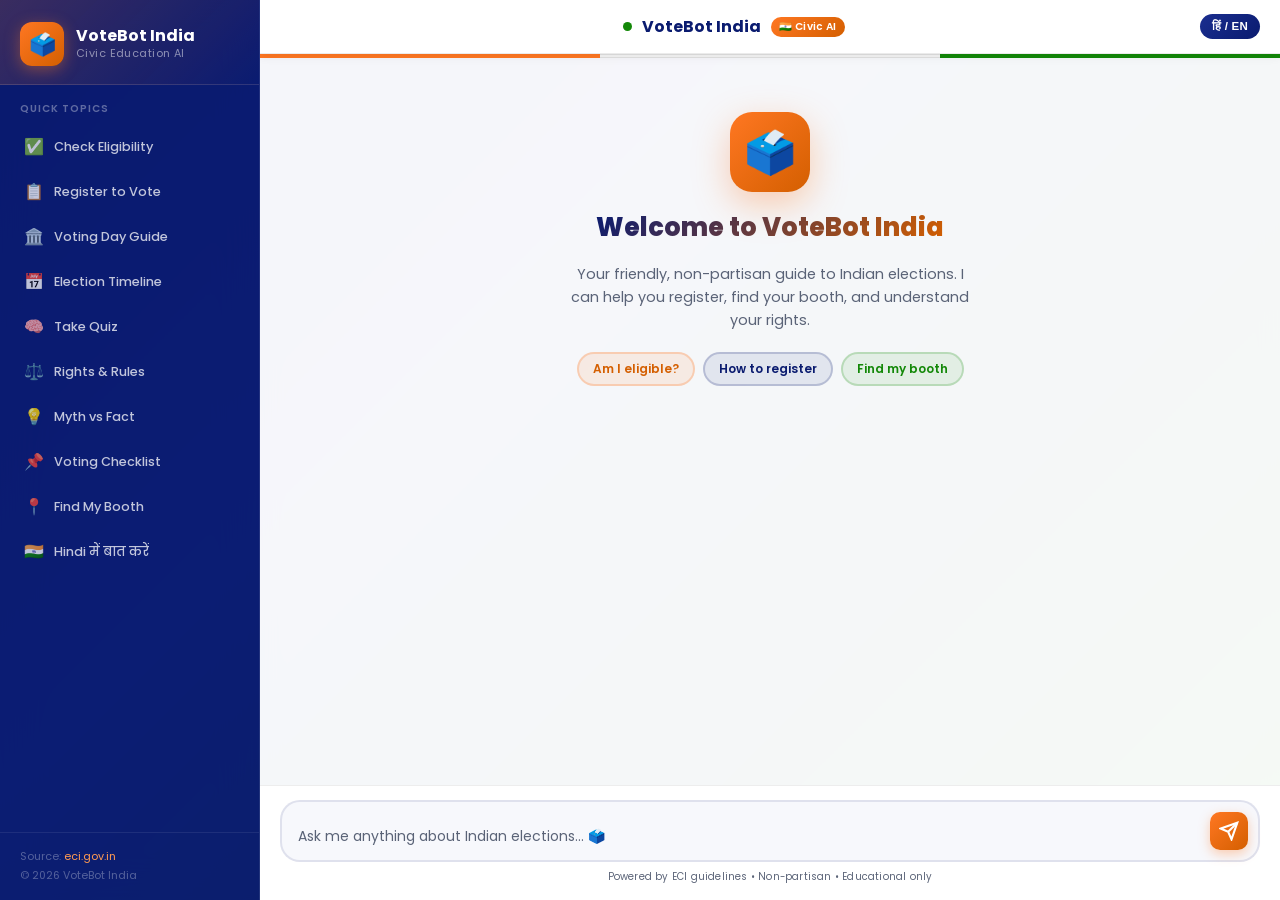
==== index.html @ 076c913f "Initial commit" ====
<!DOCTYPE html>
<html lang="en">
<head>
  <meta charset="UTF-8" />
  <meta name="viewport" content="width=device-width, initial-scale=1.0"/>
  <title>VoteBot India 🗳️ — Your Civic Education Assistant</title>
  <meta name="description" content="VoteBot India is a friendly, non-partisan civic education chatbot helping Indian citizens understand the democratic process, voter registration, and election procedures." />
  <link rel="preconnect" href="https://fonts.googleapis.com">
  <link rel="preconnect" href="https://fonts.gstatic.com" crossorigin>
  <link href="https://fonts.googleapis.com/css2?family=Poppins:wght@300;400;500;600;700;800&family=Noto+Sans+Devanagari:wght@400;500;600&display=swap" rel="stylesheet">
  <link rel="stylesheet" href="style.css">
</head>
<body>
  <div class="app-wrapper">
    <!-- Sidebar -->
    <aside class="sidebar" id="sidebar">
      <div class="sidebar-logo">
        <div class="bot-avatar-small">🗳️</div>
        <div class="sidebar-title">
          <span class="brand">VoteBot India</span>
          <span class="brand-sub">Civic Education AI</span>
        </div>
      </div>

      <nav class="quick-actions">
        <p class="section-label">Quick Topics</p>
        <button class="quick-btn" data-action="eligibility">
          <span class="q-icon">✅</span>
          <span>Check Eligibility</span>
        </button>
        <button class="quick-btn" data-action="register">
          <span class="q-icon">📋</span>
          <span>Register to Vote</span>
        </button>
        <button class="quick-btn" data-action="voting-day">
          <span class="q-icon">🏛️</span>
          <span>Voting Day Guide</span>
        </button>
        <button class="quick-btn" data-action="timeline">
          <span class="q-icon">📅</span>
          <span>Election Timeline</span>
        </button>
        <button class="quick-btn" data-action="quiz">
          <span class="q-icon">🧠</span>
          <span>Take Quiz</span>
        </button>
        <button class="quick-btn" data-action="rights">
          <span class="q-icon">⚖️</span>
          <span>Rights & Rules</span>
        </button>
        <button class="quick-btn" data-action="myths">
          <span class="q-icon">💡</span>
          <span>Myth vs Fact</span>
        </button>
        <button class="quick-btn" data-action="checklist">
          <span class="q-icon">📌</span>
          <span>Voting Checklist</span>
        </button>
        <button class="quick-btn" data-action="booth">
          <span class="q-icon">📍</span>
          <span>Find My Booth</span>
        </button>
        <button class="quick-btn" data-action="hindi">
          <span class="q-icon">🇮🇳</span>
          <span>Hindi में बात करें</span>
        </button>
      </nav>

      <div class="sidebar-footer">
        <p>Source: <a href="https://eci.gov.in" target="_blank">eci.gov.in</a></p>
        <p>© 2026 VoteBot India</p>
      </div>
    </aside>

    <!-- Main Chat Area -->
    <main class="chat-main">
      <!-- Header -->
      <header class="chat-header">
        <button class="menu-toggle" id="menuToggle" aria-label="Toggle sidebar">☰</button>
        <div class="header-center">
          <div class="pulse-dot"></div>
          <span class="header-title">VoteBot India</span>
          <span class="header-badge">🇮🇳 Civic AI</span>
        </div>
        <button class="lang-toggle" id="langToggle" title="Switch Language">हिं / EN</button>
      </header>

      <!-- Flag Stripe -->
      <div class="tricolor-bar">
        <div class="bar saffron"></div>
        <div class="bar white"></div>
        <div class="bar green"></div>
      </div>

      <!-- Messages Container -->
      <div class="messages-container" id="messagesContainer">
        <!-- Welcome message injected by JS -->
      </div>

      <!-- Quiz Panel (hidden by default) -->
      <div class="quiz-panel" id="quizPanel" style="display:none;">
        <div class="quiz-header">
          <span class="quiz-title">🧠 Election Quiz</span>
          <span class="quiz-progress" id="quizProgress">Question 1 of 5</span>
        </div>
        <div class="quiz-question" id="quizQuestion"></div>
        <div class="quiz-options" id="quizOptions"></div>
        <div class="quiz-feedback" id="quizFeedback"></div>
        <button class="quiz-next-btn" id="quizNextBtn" style="display:none;">Next Question →</button>
      </div>

      <!-- Input Area -->
      <div class="input-area">
        <div class="input-wrapper">
          <textarea
            id="userInput"
            class="user-input"
            placeholder="Ask me anything about Indian elections... 🗳️"
            rows="1"
            maxlength="500"
          ></textarea>
          <button class="send-btn" id="sendBtn" aria-label="Send message">
            <svg width="20" height="20" viewBox="0 0 24 24" fill="none" stroke="currentColor" stroke-width="2.5">
              <line x1="22" y1="2" x2="11" y2="13"></line>
              <polygon points="22 2 15 22 11 13 2 9 22 2"></polygon>
            </svg>
          </button>
        </div>
        <div class="input-footer">
          <span>Powered by ECI guidelines • Non-partisan • Educational only</span>
        </div>
      </div>
    </main>
  </div>

  <script src="bot.js"></script>
</body>
</html>
---- style.css ----
/* =============================================
   VOTEBOT INDIA — style.css
   Theme: Saffron · Navy · Forest Green · White
   ============================================= */

*, *::before, *::after { box-sizing: border-box; margin: 0; padding: 0; }

:root {
  --saffron:     #FF7722;
  --saffron-lt:  #FF9A52;
  --saffron-dk:  #D45F00;
  --navy:        #0A1B6F;
  --navy-lt:     #1A2E8F;
  --navy-glow:   rgba(10,27,111,0.25);
  --green:       #138808;
  --green-lt:    #1aad09;
  --white:       #FFFFFF;
  --cream:       #FFF8F0;
  --slate:       #1E2A4A;
  --glass:       rgba(255,255,255,0.07);
  --glass-hover: rgba(255,255,255,0.13);
  --text-main:   #1a1a2e;
  --text-muted:  #5a6377;
  --radius-sm:   8px;
  --radius-md:   14px;
  --radius-lg:   20px;
  --radius-xl:   28px;
  --shadow-sm:   0 2px 10px rgba(0,0,0,0.08);
  --shadow-md:   0 8px 32px rgba(0,0,0,0.13);
  --shadow-lg:   0 20px 60px rgba(0,0,0,0.18);
  --transition:  0.25s cubic-bezier(0.4,0,0.2,1);
}

html, body { height: 100%; font-family: 'Poppins', sans-serif; }

body {
  background: linear-gradient(135deg, #0A1B6F 0%, #1a2e8f 35%, #0d4a2e 80%, #138808 100%);
  min-height: 100vh;
  overflow: hidden;
}

/* ── Layout ── */
.app-wrapper {
  display: flex;
  height: 100vh;
  max-width: 1400px;
  margin: 0 auto;
  gap: 0;
  overflow: hidden;
}

/* ── Sidebar ── */
.sidebar {
  width: 260px;
  min-width: 260px;
  background: rgba(10,27,111,0.85);
  backdrop-filter: blur(20px);
  border-right: 1px solid rgba(255,255,255,0.1);
  display: flex;
  flex-direction: column;
  padding: 0;
  overflow-y: auto;
  transition: transform var(--transition), width var(--transition);
  z-index: 100;
}

.sidebar-logo {
  display: flex;
  align-items: center;
  gap: 12px;
  padding: 22px 20px 18px;
  border-bottom: 1px solid rgba(255,255,255,0.1);
  background: linear-gradient(135deg, rgba(255,119,34,0.2), transparent);
}

.bot-avatar-small {
  width: 44px;
  height: 44px;
  background: linear-gradient(135deg, var(--saffron), var(--saffron-dk));
  border-radius: 12px;
  display: flex;
  align-items: center;
  justify-content: center;
  font-size: 22px;
  box-shadow: 0 4px 16px rgba(255,119,34,0.4);
  flex-shrink: 0;
  animation: softPulse 3s ease-in-out infinite;
}

@keyframes softPulse {
  0%, 100% { box-shadow: 0 4px 16px rgba(255,119,34,0.4); }
  50% { box-shadow: 0 4px 24px rgba(255,119,34,0.7); }
}

.sidebar-title { display: flex; flex-direction: column; }
.brand { font-size: 1rem; font-weight: 700; color: white; line-height: 1.2; }
.brand-sub { font-size: 0.68rem; font-weight: 400; color: rgba(255,255,255,0.5); letter-spacing: 0.04em; }

.quick-actions { padding: 16px 12px; flex: 1; }

.section-label {
  font-size: 0.65rem;
  font-weight: 600;
  letter-spacing: 0.1em;
  text-transform: uppercase;
  color: rgba(255,255,255,0.35);
  padding: 0 8px;
  margin-bottom: 8px;
}

.quick-btn {
  display: flex;
  align-items: center;
  gap: 10px;
  width: 100%;
  padding: 9px 12px;
  border: none;
  border-radius: var(--radius-sm);
  background: transparent;
  color: rgba(255,255,255,0.75);
  font-family: 'Poppins', sans-serif;
  font-size: 0.8rem;
  font-weight: 500;
  cursor: pointer;
  text-align: left;
  transition: all var(--transition);
  margin-bottom: 2px;
}

.quick-btn:hover {
  background: var(--glass-hover);
  color: white;
  transform: translateX(3px);
}

.quick-btn:active { transform: translateX(1px) scale(0.98); }

.q-icon { font-size: 1rem; flex-shrink: 0; }

.sidebar-footer {
  padding: 14px 20px;
  border-top: 1px solid rgba(255,255,255,0.08);
  font-size: 0.68rem;
  color: rgba(255,255,255,0.3);
  line-height: 1.8;
}

.sidebar-footer a { color: var(--saffron-lt); text-decoration: none; }
.sidebar-footer a:hover { text-decoration: underline; }

/* ── Main Chat ── */
.chat-main {
  flex: 1;
  display: flex;
  flex-direction: column;
  background: rgba(255,255,255,0.96);
  backdrop-filter: blur(10px);
  overflow: hidden;
  position: relative;
}

/* ── Header ── */
.chat-header {
  display: flex;
  align-items: center;
  justify-content: space-between;
  padding: 14px 20px;
  background: white;
  border-bottom: 1px solid rgba(0,0,0,0.08);
  box-shadow: var(--shadow-sm);
  z-index: 10;
  gap: 12px;
}

.menu-toggle {
  background: none;
  border: none;
  font-size: 1.2rem;
  cursor: pointer;
  color: var(--text-muted);
  padding: 4px 8px;
  border-radius: 6px;
  transition: all var(--transition);
  display: none;
}

.menu-toggle:hover { background: #f0f0f0; }

.header-center {
  display: flex;
  align-items: center;
  gap: 10px;
  flex: 1;
  justify-content: center;
}

.pulse-dot {
  width: 9px;
  height: 9px;
  background: var(--green);
  border-radius: 50%;
  animation: pulseDot 2s ease-in-out infinite;
  flex-shrink: 0;
}

@keyframes pulseDot {
  0%, 100% { opacity: 1; transform: scale(1); box-shadow: 0 0 0 0 rgba(19,136,8,0.4); }
  50% { opacity: 0.8; transform: scale(1.1); box-shadow: 0 0 0 5px rgba(19,136,8,0); }
}

.header-title {
  font-size: 1rem;
  font-weight: 700;
  color: var(--navy);
}

.header-badge {
  background: linear-gradient(135deg, var(--saffron), var(--saffron-dk));
  color: white;
  font-size: 0.65rem;
  font-weight: 600;
  padding: 2px 8px;
  border-radius: 20px;
  letter-spacing: 0.03em;
}

.lang-toggle {
  background: linear-gradient(135deg, var(--navy-lt), var(--navy));
  color: white;
  border: none;
  font-size: 0.72rem;
  font-weight: 600;
  padding: 6px 12px;
  border-radius: 20px;
  cursor: pointer;
  letter-spacing: 0.02em;
  transition: all var(--transition);
  white-space: nowrap;
}

.lang-toggle:hover {
  transform: scale(1.05);
  box-shadow: 0 4px 14px rgba(10,27,111,0.35);
}

/* ── Tricolor bar ── */
.tricolor-bar {
  display: flex;
  height: 4px;
  flex-shrink: 0;
}

.bar { flex: 1; }
.bar.saffron { background: var(--saffron); }
.bar.white   { background: #f5f5f5; border-top: 1px solid #e0e0e0; border-bottom: 1px solid #e0e0e0; }
.bar.green   { background: var(--green); }

/* ── Messages Container ── */
.messages-container {
  flex: 1;
  overflow-y: auto;
  padding: 24px 20px;
  display: flex;
  flex-direction: column;
  gap: 16px;
  scroll-behavior: smooth;
}

.messages-container::-webkit-scrollbar { width: 5px; }
.messages-container::-webkit-scrollbar-track { background: transparent; }
.messages-container::-webkit-scrollbar-thumb { background: rgba(0,0,0,0.12); border-radius: 10px; }

/* ── Message Bubbles ── */
.message {
  display: flex;
  align-items: flex-start;
  gap: 10px;
  animation: fadeSlideUp 0.35s ease forwards;
  opacity: 0;
}

@keyframes fadeSlideUp {
  from { opacity: 0; transform: translateY(14px); }
  to   { opacity: 1; transform: translateY(0); }
}

.message.bot { flex-direction: row; }
.message.user { flex-direction: row-reverse; }

.msg-avatar {
  width: 36px;
  height: 36px;
  border-radius: 10px;
  display: flex;
  align-items: center;
  justify-content: center;
  font-size: 18px;
  flex-shrink: 0;
}

.bot .msg-avatar {
  background: linear-gradient(135deg, var(--saffron), var(--saffron-dk));
  box-shadow: 0 3px 10px rgba(255,119,34,0.3);
}

.user .msg-avatar {
  background: linear-gradient(135deg, var(--navy-lt), var(--navy));
  box-shadow: 0 3px 10px rgba(10,27,111,0.3);
}

.msg-bubble {
  max-width: 75%;
  padding: 13px 17px;
  border-radius: var(--radius-md);
  line-height: 1.65;
  font-size: 0.875rem;
  position: relative;
}

.bot .msg-bubble {
  background: white;
  color: var(--text-main);
  border: 1px solid rgba(0,0,0,0.07);
  box-shadow: var(--shadow-sm);
  border-top-left-radius: 4px;
}

.user .msg-bubble {
  background: linear-gradient(135deg, var(--navy-lt), var(--navy));
  color: white;
  border-top-right-radius: 4px;
}

.msg-bubble ul { padding-left: 18px; margin: 6px 0; }
.msg-bubble li { margin-bottom: 4px; }
.msg-bubble strong { font-weight: 600; }
.msg-bubble a { color: var(--saffron); font-weight: 500; text-decoration: none; }
.msg-bubble a:hover { text-decoration: underline; }
.msg-bubble .step { display: flex; gap: 8px; margin: 5px 0; align-items: flex-start; }
.msg-bubble .step-num {
  background: var(--saffron);
  color: white;
  font-size: 0.7rem;
  font-weight: 700;
  width: 20px;
  height: 20px;
  border-radius: 50%;
  display: flex;
  align-items: center;
  justify-content: center;
  flex-shrink: 0;
  margin-top: 2px;
}

.msg-time {
  font-size: 0.63rem;
  color: var(--text-muted);
  margin-top: 4px;
  padding: 0 4px;
}

.user .msg-time { text-align: right; }

/* Typing indicator */
.typing-indicator {
  display: flex;
  gap: 5px;
  align-items: center;
  padding: 14px 17px;
  background: white;
  border: 1px solid rgba(0,0,0,0.07);
  box-shadow: var(--shadow-sm);
  border-radius: var(--radius-md);
  border-top-left-radius: 4px;
  width: fit-content;
}

.typing-dot {
  width: 7px;
  height: 7px;
  background: var(--saffron);
  border-radius: 50%;
  animation: typingDot 1.4s ease-in-out infinite;
}

.typing-dot:nth-child(2) { animation-delay: 0.2s; }
.typing-dot:nth-child(3) { animation-delay: 0.4s; }

@keyframes typingDot {
  0%, 80%, 100% { transform: scale(0.7); opacity: 0.4; }
  40% { transform: scale(1); opacity: 1; }
}

/* ── Quiz Panel ── */
.quiz-panel {
  background: linear-gradient(135deg, #fff8f0, #fffbf5);
  border-top: 3px solid var(--saffron);
  padding: 20px 24px;
  flex-shrink: 0;
  max-height: 320px;
  overflow-y: auto;
}

.quiz-header {
  display: flex;
  justify-content: space-between;
  align-items: center;
  margin-bottom: 14px;
}

.quiz-title { font-size: 0.95rem; font-weight: 700; color: var(--navy); }
.quiz-progress { font-size: 0.75rem; color: var(--text-muted); }

.quiz-question {
  font-size: 0.92rem;
  font-weight: 600;
  color: var(--text-main);
  margin-bottom: 14px;
  line-height: 1.5;
}

.quiz-options {
  display: grid;
  grid-template-columns: 1fr 1fr;
  gap: 8px;
  margin-bottom: 12px;
}

.quiz-opt-btn {
  padding: 10px 14px;
  border: 2px solid rgba(10,27,111,0.15);
  border-radius: var(--radius-sm);
  background: white;
  color: var(--text-main);
  font-family: 'Poppins', sans-serif;
  font-size: 0.82rem;
  font-weight: 500;
  cursor: pointer;
  transition: all var(--transition);
  text-align: left;
}

.quiz-opt-btn:hover:not(:disabled) {
  border-color: var(--saffron);
  background: #fff4ec;
  transform: translateY(-1px);
  box-shadow: 0 4px 12px rgba(255,119,34,0.15);
}

.quiz-opt-btn.correct {
  border-color: var(--green);
  background: #f0fff0;
  color: var(--green);
}

.quiz-opt-btn.wrong {
  border-color: #e74c3c;
  background: #fff5f5;
  color: #c0392b;
}

.quiz-feedback {
  font-size: 0.82rem;
  color: var(--text-muted);
  background: rgba(10,27,111,0.04);
  border-radius: var(--radius-sm);
  padding: 0;
  max-height: 0;
  overflow: hidden;
  transition: all 0.3s ease;
}

.quiz-feedback.visible {
  padding: 10px 12px;
  max-height: 100px;
}

.quiz-next-btn {
  margin-top: 10px;
  padding: 9px 20px;
  background: linear-gradient(135deg, var(--navy-lt), var(--navy));
  color: white;
  border: none;
  border-radius: var(--radius-sm);
  font-family: 'Poppins', sans-serif;
  font-size: 0.82rem;
  font-weight: 600;
  cursor: pointer;
  transition: all var(--transition);
}

.quiz-next-btn:hover { transform: translateY(-1px); box-shadow: 0 6px 18px rgba(10,27,111,0.3); }

/* Score card */
.score-card {
  text-align: center;
  padding: 16px;
}

.score-circle {
  width: 90px;
  height: 90px;
  border-radius: 50%;
  background: linear-gradient(135deg, var(--saffron), var(--saffron-dk));
  display: flex;
  align-items: center;
  justify-content: center;
  font-size: 1.8rem;
  font-weight: 800;
  color: white;
  margin: 0 auto 14px;
  box-shadow: 0 8px 24px rgba(255,119,34,0.4);
}

/* ── Input Area ── */
.input-area {
  padding: 14px 20px 16px;
  background: white;
  border-top: 1px solid rgba(0,0,0,0.07);
  flex-shrink: 0;
}

.input-wrapper {
  display: flex;
  align-items: flex-end;
  gap: 10px;
  background: #f7f8fc;
  border: 2px solid rgba(10,27,111,0.1);
  border-radius: var(--radius-lg);
  padding: 10px 10px 10px 16px;
  transition: border-color var(--transition), box-shadow var(--transition);
}

.input-wrapper:focus-within {
  border-color: var(--saffron);
  box-shadow: 0 0 0 4px rgba(255,119,34,0.1);
  background: white;
}

.user-input {
  flex: 1;
  border: none;
  background: transparent;
  font-family: 'Poppins', 'Noto Sans Devanagari', sans-serif;
  font-size: 0.875rem;
  color: var(--text-main);
  resize: none;
  outline: none;
  line-height: 1.5;
  min-height: 24px;
  max-height: 100px;
  overflow-y: auto;
}

.user-input::placeholder { color: var(--text-muted); }

.send-btn {
  width: 38px;
  height: 38px;
  border-radius: 10px;
  background: linear-gradient(135deg, var(--saffron), var(--saffron-dk));
  border: none;
  color: white;
  cursor: pointer;
  display: flex;
  align-items: center;
  justify-content: center;
  flex-shrink: 0;
  transition: all var(--transition);
  box-shadow: 0 4px 12px rgba(255,119,34,0.35);
}

.send-btn:hover { transform: scale(1.08); box-shadow: 0 6px 18px rgba(255,119,34,0.5); }
.send-btn:active { transform: scale(0.95); }

.input-footer {
  font-size: 0.62rem;
  color: var(--text-muted);
  text-align: center;
  margin-top: 8px;
  letter-spacing: 0.02em;
}

/* ── Welcome Screen ── */
.welcome-screen {
  display: flex;
  flex-direction: column;
  align-items: center;
  text-align: center;
  padding: 30px 20px;
  gap: 20px;
  max-width: 560px;
  margin: 0 auto;
  width: 100%;
}

.welcome-avatar {
  width: 80px;
  height: 80px;
  background: linear-gradient(135deg, var(--saffron), var(--saffron-dk));
  border-radius: 22px;
  display: flex;
  align-items: center;
  justify-content: center;
  font-size: 42px;
  box-shadow: 0 12px 36px rgba(255,119,34,0.35);
  animation: welcomeBob 3s ease-in-out infinite;
}

@keyframes welcomeBob {
  0%, 100% { transform: translateY(0); }
  50% { transform: translateY(-6px); }
}

.welcome-title {
  font-size: 1.6rem;
  font-weight: 800;
  background: linear-gradient(135deg, var(--navy), var(--saffron-dk));
  -webkit-background-clip: text;
  -webkit-text-fill-color: transparent;
  background-clip: text;
  line-height: 1.2;
}

.welcome-sub {
  font-size: 0.9rem;
  color: var(--text-muted);
  line-height: 1.6;
  max-width: 400px;
}

.feature-chips {
  display: flex;
  flex-wrap: wrap;
  gap: 8px;
  justify-content: center;
}

.chip {
  padding: 6px 14px;
  border-radius: 20px;
  font-size: 0.75rem;
  font-weight: 600;
  cursor: pointer;
  transition: all var(--transition);
  border: 2px solid transparent;
}

.chip.saffron-chip {
  background: rgba(255,119,34,0.1);
  color: var(--saffron-dk);
  border-color: rgba(255,119,34,0.25);
}

.chip.navy-chip {
  background: rgba(10,27,111,0.08);
  color: var(--navy);
  border-color: rgba(10,27,111,0.2);
}

.chip.green-chip {
  background: rgba(19,136,8,0.08);
  color: var(--green);
  border-color: rgba(19,136,8,0.2);
}

.chip:hover { transform: translateY(-2px); box-shadow: 0 4px 12px rgba(0,0,0,0.1); }

/* ── Responsive ── */
@media (max-width: 768px) {
  body { overflow: auto; }

  .app-wrapper { flex-direction: column; height: 100vh; }

  .sidebar {
    position: fixed;
    top: 0; left: 0; bottom: 0;
    transform: translateX(-100%);
    width: 260px;
    z-index: 200;
    transition: transform var(--transition);
  }

  .sidebar.open { transform: translateX(0); }

  .menu-toggle { display: block; }

  .msg-bubble { max-width: 88%; }

  .quiz-options { grid-template-columns: 1fr; }

  .welcome-title { font-size: 1.3rem; }
}

/* ── Checklist styles ── */
.checklist-item {
  display: flex;
  align-items: flex-start;
  gap: 8px;
  padding: 6px 0;
}

.check-circle {
  width: 20px;
  height: 20px;
  border-radius: 50%;
  border: 2px solid var(--green);
  flex-shrink: 0;
  margin-top: 1px;
  display: flex;
  align-items: center;
  justify-content: center;
  font-size: 11px;
  color: var(--green);
}

/* ── Myth Fact ── */
.myth-card {
  border-radius: var(--radius-sm);
  padding: 8px 12px;
  margin: 4px 0;
  font-size: 0.85rem;
}

.myth-card.myth { background: rgba(231,76,60,0.08); border-left: 3px solid #e74c3c; }
.myth-card.fact { background: rgba(19,136,8,0.08); border-left: 3px solid var(--green); }

/* Hindi font override */
.hindi-mode .msg-bubble,
.hindi-mode .user-input {
  font-family: 'Noto Sans Devanagari', 'Poppins', sans-serif;
  font-size: 0.92rem;
}
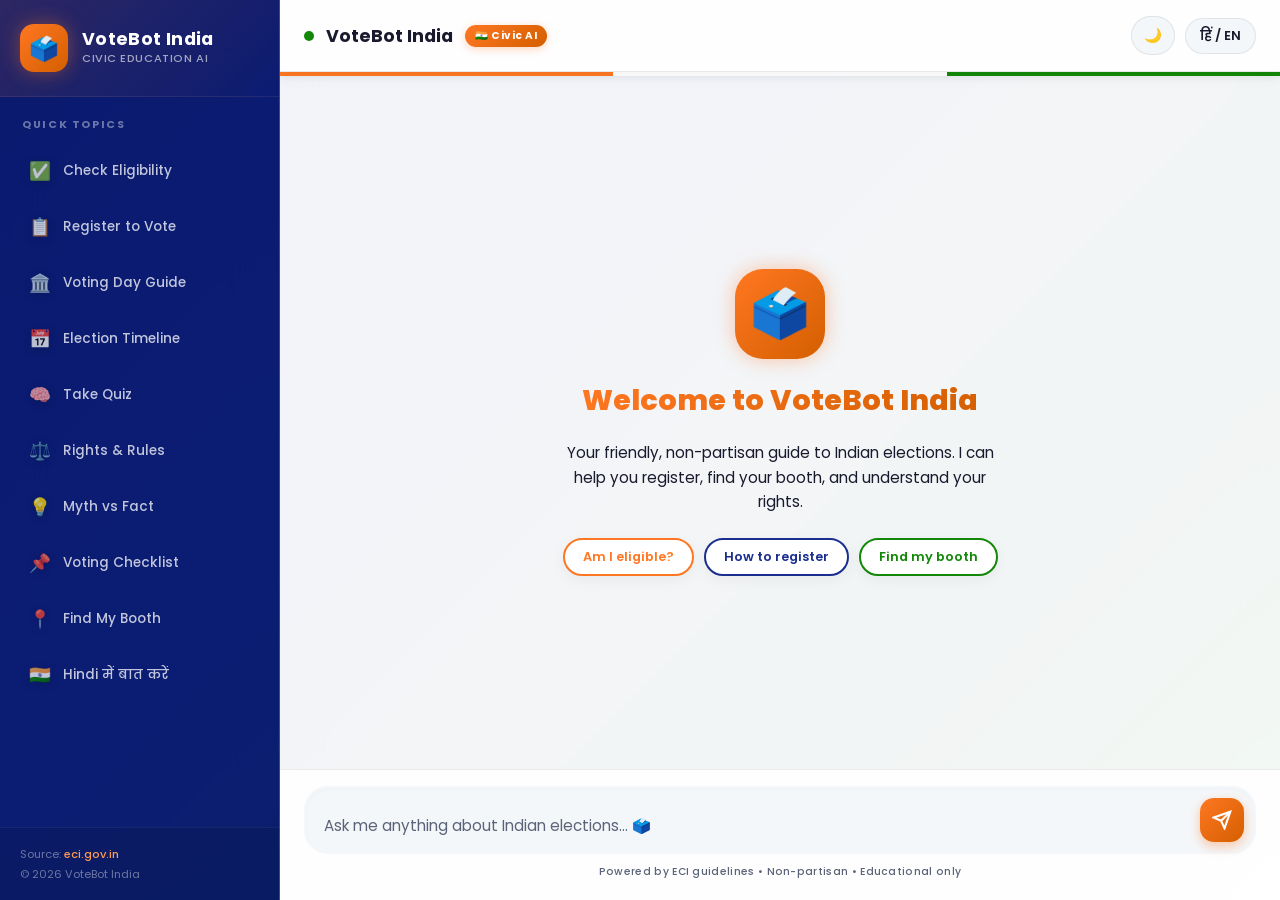
==== commit c04bce5d: "Add dark mode and UI enhancements" ====
--- a/index.html
+++ b/index.html
@@ -82,7 +82,10 @@
           <span class="header-title">VoteBot India</span>
           <span class="header-badge">🇮🇳 Civic AI</span>
         </div>
-        <button class="lang-toggle" id="langToggle" title="Switch Language">हिं / EN</button>
+        <div class="header-actions">
+          <button class="theme-toggle" id="themeToggle" title="Toggle Dark Mode">🌙</button>
+          <button class="lang-toggle" id="langToggle" title="Switch Language">हिं / EN</button>
+        </div>
       </header>
 
       <!-- Flag Stripe -->
--- a/style.css
+++ b/style.css
@@ -1,42 +1,90 @@
 /* =============================================
    VOTEBOT INDIA — style.css
-   Theme: Saffron · Navy · Forest Green · White
+   Theme: Catchy, Dynamic, Dark/Light Mode
    ============================================= */
 
+@import url('https://fonts.googleapis.com/css2?family=Poppins:wght@300;400;500;600;700;800&family=Noto+Sans+Devanagari:wght@400;500;600&display=swap');
+
 *, *::before, *::after { box-sizing: border-box; margin: 0; padding: 0; }
 
 :root {
+  /* Core brand colors */
   --saffron:     #FF7722;
   --saffron-lt:  #FF9A52;
   --saffron-dk:  #D45F00;
   --navy:        #0A1B6F;
   --navy-lt:     #1A2E8F;
-  --navy-glow:   rgba(10,27,111,0.25);
   --green:       #138808;
-  --green-lt:    #1aad09;
-  --white:       #FFFFFF;
-  --cream:       #FFF8F0;
-  --slate:       #1E2A4A;
-  --glass:       rgba(255,255,255,0.07);
-  --glass-hover: rgba(255,255,255,0.13);
-  --text-main:   #1a1a2e;
-  --text-muted:  #5a6377;
-  --radius-sm:   8px;
-  --radius-md:   14px;
-  --radius-lg:   20px;
-  --radius-xl:   28px;
-  --shadow-sm:   0 2px 10px rgba(0,0,0,0.08);
-  --shadow-md:   0 8px 32px rgba(0,0,0,0.13);
-  --shadow-lg:   0 20px 60px rgba(0,0,0,0.18);
-  --transition:  0.25s cubic-bezier(0.4,0,0.2,1);
+  
+  /* Light Mode (Default) Variables */
+  --bg-app: #e0e5ec;
+  --bg-gradient: linear-gradient(135deg, #0A1B6F 0%, #1a2e8f 35%, #0d4a2e 80%, #138808 100%);
+  --bg-sidebar: rgba(10,27,111,0.85);
+  --bg-chat: rgba(255,255,255,0.95);
+  --bg-header: rgba(255,255,255,0.9);
+  --bg-input: #f4f7fa;
+  --bg-bot-msg: #ffffff;
+  --bg-user-msg: linear-gradient(135deg, var(--navy-lt), var(--navy));
+  --bg-quiz: linear-gradient(135deg, #fff8f0, #fffbf5);
+  --bg-quiz-opt: #ffffff;
+  --bg-quiz-opt-hover: #fff4ec;
+  
+  --text-main: #1a1a2e;
+  --text-muted: #5a6377;
+  --text-sidebar: rgba(255,255,255,0.75);
+  --text-sidebar-hover: #ffffff;
+  --text-bot-msg: #1a1a2e;
+  --text-user-msg: #ffffff;
+  
+  --border-color: rgba(0,0,0,0.08);
+  --border-quiz: rgba(10,27,111,0.15);
+  --shadow-sm: 0 4px 15px rgba(0,0,0,0.05);
+  --shadow-md: 0 8px 25px rgba(0,0,0,0.1);
+  --shadow-lg: 0 15px 35px rgba(0,0,0,0.15);
+  --shadow-glow: 0 0 20px rgba(255,119,34,0.4);
+  
+  --glass-border: rgba(255,255,255,0.2);
+  --transition: 0.3s cubic-bezier(0.25, 0.8, 0.25, 1);
+  
+  --radius-sm: 10px;
+  --radius-md: 16px;
+  --radius-lg: 24px;
+}
+
+body.dark-mode {
+  /* Dark Mode Variables */
+  --bg-gradient: linear-gradient(135deg, #020617 0%, #0f172a 40%, #064e3b 100%);
+  --bg-sidebar: rgba(15,23,42,0.85);
+  --bg-chat: rgba(30,41,59,0.9);
+  --bg-header: rgba(30,41,59,0.8);
+  --bg-input: #0f172a;
+  --bg-bot-msg: #334155;
+  --bg-user-msg: linear-gradient(135deg, var(--saffron-dk), var(--saffron));
+  --bg-quiz: linear-gradient(135deg, #1e293b, #0f172a);
+  --bg-quiz-opt: #334155;
+  --bg-quiz-opt-hover: #475569;
+  
+  --text-main: #f8fafc;
+  --text-muted: #94a3b8;
+  --text-bot-msg: #f8fafc;
+  --text-user-msg: #ffffff;
+  
+  --border-color: rgba(255,255,255,0.08);
+  --border-quiz: rgba(255,255,255,0.1);
+  --shadow-sm: 0 4px 15px rgba(0,0,0,0.2);
+  --shadow-md: 0 8px 25px rgba(0,0,0,0.3);
+  --shadow-lg: 0 15px 35px rgba(0,0,0,0.4);
+  --shadow-glow: 0 0 20px rgba(255,119,34,0.6);
+  --glass-border: rgba(255,255,255,0.05);
 }
 
 html, body { height: 100%; font-family: 'Poppins', sans-serif; }
 
 body {
-  background: linear-gradient(135deg, #0A1B6F 0%, #1a2e8f 35%, #0d4a2e 80%, #138808 100%);
+  background: var(--bg-gradient);
   min-height: 100vh;
   overflow: hidden;
+  transition: background var(--transition);
 }
 
 /* ── Layout ── */
@@ -47,116 +95,126 @@
   margin: 0 auto;
   gap: 0;
   overflow: hidden;
+  box-shadow: var(--shadow-lg);
 }
 
 /* ── Sidebar ── */
 .sidebar {
-  width: 260px;
-  min-width: 260px;
-  background: rgba(10,27,111,0.85);
-  backdrop-filter: blur(20px);
-  border-right: 1px solid rgba(255,255,255,0.1);
+  width: 280px;
+  min-width: 280px;
+  background: var(--bg-sidebar);
+  backdrop-filter: blur(24px);
+  -webkit-backdrop-filter: blur(24px);
+  border-right: 1px solid var(--glass-border);
   display: flex;
   flex-direction: column;
   padding: 0;
   overflow-y: auto;
-  transition: transform var(--transition), width var(--transition);
+  transition: transform var(--transition), background var(--transition);
   z-index: 100;
 }
 
+.sidebar::-webkit-scrollbar { width: 4px; }
+.sidebar::-webkit-scrollbar-track { background: transparent; }
+.sidebar::-webkit-scrollbar-thumb { background: rgba(255,255,255,0.1); border-radius: 10px; }
+
 .sidebar-logo {
   display: flex;
   align-items: center;
-  gap: 12px;
-  padding: 22px 20px 18px;
-  border-bottom: 1px solid rgba(255,255,255,0.1);
-  background: linear-gradient(135deg, rgba(255,119,34,0.2), transparent);
+  gap: 14px;
+  padding: 24px 20px;
+  border-bottom: 1px solid rgba(255,255,255,0.05);
+  background: linear-gradient(135deg, rgba(255,119,34,0.15), transparent);
 }
 
 .bot-avatar-small {
-  width: 44px;
-  height: 44px;
+  width: 48px;
+  height: 48px;
   background: linear-gradient(135deg, var(--saffron), var(--saffron-dk));
-  border-radius: 12px;
+  border-radius: 14px;
   display: flex;
   align-items: center;
   justify-content: center;
-  font-size: 22px;
-  box-shadow: 0 4px 16px rgba(255,119,34,0.4);
+  font-size: 24px;
+  box-shadow: var(--shadow-glow);
   flex-shrink: 0;
   animation: softPulse 3s ease-in-out infinite;
 }
 
 @keyframes softPulse {
-  0%, 100% { box-shadow: 0 4px 16px rgba(255,119,34,0.4); }
-  50% { box-shadow: 0 4px 24px rgba(255,119,34,0.7); }
+  0%, 100% { box-shadow: 0 4px 16px rgba(255,119,34,0.4); transform: scale(1); }
+  50% { box-shadow: 0 4px 24px rgba(255,119,34,0.7); transform: scale(1.03); }
 }
 
 .sidebar-title { display: flex; flex-direction: column; }
-.brand { font-size: 1rem; font-weight: 700; color: white; line-height: 1.2; }
-.brand-sub { font-size: 0.68rem; font-weight: 400; color: rgba(255,255,255,0.5); letter-spacing: 0.04em; }
-
-.quick-actions { padding: 16px 12px; flex: 1; }
+.brand { font-size: 1.1rem; font-weight: 700; color: white; line-height: 1.2; letter-spacing: 0.02em; }
+.brand-sub { font-size: 0.7rem; font-weight: 500; color: rgba(255,255,255,0.6); letter-spacing: 0.05em; text-transform: uppercase; }
+
+.quick-actions { padding: 20px 14px; flex: 1; }
 
 .section-label {
-  font-size: 0.65rem;
-  font-weight: 600;
-  letter-spacing: 0.1em;
+  font-size: 0.68rem;
+  font-weight: 700;
+  letter-spacing: 0.15em;
   text-transform: uppercase;
-  color: rgba(255,255,255,0.35);
+  color: rgba(255,255,255,0.4);
   padding: 0 8px;
-  margin-bottom: 8px;
+  margin-bottom: 12px;
 }
 
 .quick-btn {
   display: flex;
   align-items: center;
-  gap: 10px;
+  gap: 12px;
   width: 100%;
-  padding: 9px 12px;
-  border: none;
+  padding: 12px 14px;
+  border: 1px solid transparent;
   border-radius: var(--radius-sm);
   background: transparent;
-  color: rgba(255,255,255,0.75);
+  color: var(--text-sidebar);
   font-family: 'Poppins', sans-serif;
-  font-size: 0.8rem;
+  font-size: 0.85rem;
   font-weight: 500;
   cursor: pointer;
   text-align: left;
-  transition: all var(--transition);
-  margin-bottom: 2px;
+  transition: all 0.2s ease;
+  margin-bottom: 4px;
 }
 
 .quick-btn:hover {
-  background: var(--glass-hover);
-  color: white;
-  transform: translateX(3px);
-}
-
-.quick-btn:active { transform: translateX(1px) scale(0.98); }
-
-.q-icon { font-size: 1rem; flex-shrink: 0; }
+  background: rgba(255,255,255,0.08);
+  color: var(--text-sidebar-hover);
+  border-color: rgba(255,255,255,0.1);
+  transform: translateX(4px);
+}
+
+.quick-btn:active { transform: translateX(2px) scale(0.98); }
+
+.q-icon { font-size: 1.1rem; flex-shrink: 0; filter: drop-shadow(0 2px 4px rgba(0,0,0,0.2)); }
 
 .sidebar-footer {
-  padding: 14px 20px;
-  border-top: 1px solid rgba(255,255,255,0.08);
-  font-size: 0.68rem;
-  color: rgba(255,255,255,0.3);
+  padding: 16px 20px;
+  border-top: 1px solid rgba(255,255,255,0.05);
+  font-size: 0.7rem;
+  color: rgba(255,255,255,0.4);
   line-height: 1.8;
-}
-
-.sidebar-footer a { color: var(--saffron-lt); text-decoration: none; }
-.sidebar-footer a:hover { text-decoration: underline; }
+  background: rgba(0,0,0,0.1);
+}
+
+.sidebar-footer a { color: var(--saffron-lt); text-decoration: none; font-weight: 500; transition: color var(--transition); }
+.sidebar-footer a:hover { color: white; }
 
 /* ── Main Chat ── */
 .chat-main {
   flex: 1;
   display: flex;
   flex-direction: column;
-  background: rgba(255,255,255,0.96);
-  backdrop-filter: blur(10px);
+  background: var(--bg-chat);
+  backdrop-filter: blur(20px);
+  -webkit-backdrop-filter: blur(20px);
   overflow: hidden;
   position: relative;
+  transition: background var(--transition);
 }
 
 /* ── Header ── */
@@ -164,39 +222,38 @@
   display: flex;
   align-items: center;
   justify-content: space-between;
-  padding: 14px 20px;
-  background: white;
-  border-bottom: 1px solid rgba(0,0,0,0.08);
+  padding: 16px 24px;
+  background: var(--bg-header);
+  border-bottom: 1px solid var(--border-color);
   box-shadow: var(--shadow-sm);
   z-index: 10;
-  gap: 12px;
+  gap: 16px;
+  transition: background var(--transition), border-color var(--transition);
 }
 
 .menu-toggle {
   background: none;
   border: none;
-  font-size: 1.2rem;
+  font-size: 1.4rem;
   cursor: pointer;
-  color: var(--text-muted);
-  padding: 4px 8px;
-  border-radius: 6px;
-  transition: all var(--transition);
+  color: var(--text-main);
+  padding: 6px;
+  border-radius: 8px;
+  transition: background var(--transition);
   display: none;
 }
-
-.menu-toggle:hover { background: #f0f0f0; }
+.menu-toggle:hover { background: var(--border-color); }
 
 .header-center {
   display: flex;
   align-items: center;
-  gap: 10px;
+  gap: 12px;
   flex: 1;
-  justify-content: center;
 }
 
 .pulse-dot {
-  width: 9px;
-  height: 9px;
+  width: 10px;
+  height: 10px;
   background: var(--green);
   border-radius: 50%;
   animation: pulseDot 2s ease-in-out infinite;
@@ -205,42 +262,53 @@
 
 @keyframes pulseDot {
   0%, 100% { opacity: 1; transform: scale(1); box-shadow: 0 0 0 0 rgba(19,136,8,0.4); }
-  50% { opacity: 0.8; transform: scale(1.1); box-shadow: 0 0 0 5px rgba(19,136,8,0); }
+  50% { opacity: 0.8; transform: scale(1.2); box-shadow: 0 0 0 6px rgba(19,136,8,0); }
 }
 
 .header-title {
-  font-size: 1rem;
+  font-size: 1.1rem;
   font-weight: 700;
-  color: var(--navy);
+  color: var(--text-main);
+  transition: color var(--transition);
 }
 
 .header-badge {
   background: linear-gradient(135deg, var(--saffron), var(--saffron-dk));
   color: white;
   font-size: 0.65rem;
+  font-weight: 700;
+  padding: 3px 10px;
+  border-radius: 20px;
+  letter-spacing: 0.05em;
+  box-shadow: 0 2px 8px rgba(255,119,34,0.3);
+}
+
+.header-actions {
+  display: flex;
+  align-items: center;
+  gap: 10px;
+}
+
+.theme-toggle, .lang-toggle {
+  border: 1px solid var(--border-color);
+  background: var(--bg-input);
+  color: var(--text-main);
+  font-size: 0.8rem;
   font-weight: 600;
-  padding: 2px 8px;
-  border-radius: 20px;
-  letter-spacing: 0.03em;
-}
-
-.lang-toggle {
-  background: linear-gradient(135deg, var(--navy-lt), var(--navy));
-  color: white;
-  border: none;
-  font-size: 0.72rem;
-  font-weight: 600;
-  padding: 6px 12px;
+  padding: 8px 14px;
   border-radius: 20px;
   cursor: pointer;
-  letter-spacing: 0.02em;
-  transition: all var(--transition);
+  transition: all 0.2s ease;
   white-space: nowrap;
-}
-
-.lang-toggle:hover {
-  transform: scale(1.05);
-  box-shadow: 0 4px 14px rgba(10,27,111,0.35);
+  font-family: 'Poppins', sans-serif;
+}
+
+.theme-toggle { padding: 8px 12px; font-size: 0.9rem; }
+
+.theme-toggle:hover, .lang-toggle:hover {
+  transform: translateY(-2px);
+  box-shadow: var(--shadow-sm);
+  border-color: var(--saffron);
 }
 
 /* ── Tricolor bar ── */
@@ -248,293 +316,254 @@
   display: flex;
   height: 4px;
   flex-shrink: 0;
-}
-
+  box-shadow: 0 2px 5px rgba(0,0,0,0.05);
+}
 .bar { flex: 1; }
 .bar.saffron { background: var(--saffron); }
-.bar.white   { background: #f5f5f5; border-top: 1px solid #e0e0e0; border-bottom: 1px solid #e0e0e0; }
+.bar.white   { background: #ffffff; }
 .bar.green   { background: var(--green); }
 
 /* ── Messages Container ── */
 .messages-container {
   flex: 1;
   overflow-y: auto;
-  padding: 24px 20px;
+  padding: 30px 24px;
   display: flex;
   flex-direction: column;
-  gap: 16px;
+  gap: 20px;
   scroll-behavior: smooth;
 }
 
-.messages-container::-webkit-scrollbar { width: 5px; }
+.messages-container::-webkit-scrollbar { width: 6px; }
 .messages-container::-webkit-scrollbar-track { background: transparent; }
-.messages-container::-webkit-scrollbar-thumb { background: rgba(0,0,0,0.12); border-radius: 10px; }
+.messages-container::-webkit-scrollbar-thumb { background: var(--border-color); border-radius: 10px; }
 
 /* ── Message Bubbles ── */
 .message {
   display: flex;
-  align-items: flex-start;
-  gap: 10px;
-  animation: fadeSlideUp 0.35s ease forwards;
+  align-items: flex-end;
+  gap: 12px;
+  animation: fadeSlideUp 0.4s cubic-bezier(0.175, 0.885, 0.32, 1.275) forwards;
   opacity: 0;
+  transform-origin: bottom center;
 }
 
 @keyframes fadeSlideUp {
-  from { opacity: 0; transform: translateY(14px); }
-  to   { opacity: 1; transform: translateY(0); }
+  from { opacity: 0; transform: translateY(20px) scale(0.95); }
+  to   { opacity: 1; transform: translateY(0) scale(1); }
 }
 
 .message.bot { flex-direction: row; }
 .message.user { flex-direction: row-reverse; }
 
 .msg-avatar {
-  width: 36px;
-  height: 36px;
-  border-radius: 10px;
+  width: 40px;
+  height: 40px;
+  border-radius: 12px;
   display: flex;
   align-items: center;
   justify-content: center;
-  font-size: 18px;
+  font-size: 20px;
   flex-shrink: 0;
+  box-shadow: var(--shadow-sm);
 }
 
 .bot .msg-avatar {
   background: linear-gradient(135deg, var(--saffron), var(--saffron-dk));
-  box-shadow: 0 3px 10px rgba(255,119,34,0.3);
 }
 
 .user .msg-avatar {
   background: linear-gradient(135deg, var(--navy-lt), var(--navy));
-  box-shadow: 0 3px 10px rgba(10,27,111,0.3);
 }
 
 .msg-bubble {
   max-width: 75%;
-  padding: 13px 17px;
-  border-radius: var(--radius-md);
-  line-height: 1.65;
-  font-size: 0.875rem;
+  padding: 15px 20px;
+  border-radius: var(--radius-lg);
+  line-height: 1.6;
+  font-size: 0.9rem;
   position: relative;
+  box-shadow: var(--shadow-sm);
+  transition: background var(--transition), color var(--transition), border-color var(--transition);
 }
 
 .bot .msg-bubble {
-  background: white;
-  color: var(--text-main);
-  border: 1px solid rgba(0,0,0,0.07);
-  box-shadow: var(--shadow-sm);
-  border-top-left-radius: 4px;
+  background: var(--bg-bot-msg);
+  color: var(--text-bot-msg);
+  border: 1px solid var(--border-color);
+  border-bottom-left-radius: 4px;
 }
 
 .user .msg-bubble {
-  background: linear-gradient(135deg, var(--navy-lt), var(--navy));
-  color: white;
-  border-top-right-radius: 4px;
-}
-
-.msg-bubble ul { padding-left: 18px; margin: 6px 0; }
-.msg-bubble li { margin-bottom: 4px; }
-.msg-bubble strong { font-weight: 600; }
-.msg-bubble a { color: var(--saffron); font-weight: 500; text-decoration: none; }
-.msg-bubble a:hover { text-decoration: underline; }
-.msg-bubble .step { display: flex; gap: 8px; margin: 5px 0; align-items: flex-start; }
+  background: var(--bg-user-msg);
+  color: var(--text-user-msg);
+  border-bottom-right-radius: 4px;
+  border: none;
+}
+
+.msg-bubble ul { padding-left: 20px; margin: 8px 0; }
+.msg-bubble li { margin-bottom: 6px; }
+.msg-bubble strong { font-weight: 700; color: var(--saffron); }
+.user .msg-bubble strong { color: white; }
+.msg-bubble a { color: var(--saffron); font-weight: 600; text-decoration: none; border-bottom: 1px dashed var(--saffron); padding-bottom: 1px; }
+.msg-bubble a:hover { border-bottom-style: solid; }
+
+.msg-bubble .step { display: flex; gap: 10px; margin: 8px 0; align-items: flex-start; }
 .msg-bubble .step-num {
   background: var(--saffron);
   color: white;
-  font-size: 0.7rem;
-  font-weight: 700;
-  width: 20px;
-  height: 20px;
+  font-size: 0.75rem;
+  font-weight: 800;
+  width: 22px;
+  height: 22px;
   border-radius: 50%;
   display: flex;
   align-items: center;
   justify-content: center;
   flex-shrink: 0;
   margin-top: 2px;
-}
-
-.msg-time {
-  font-size: 0.63rem;
-  color: var(--text-muted);
-  margin-top: 4px;
-  padding: 0 4px;
-}
-
-.user .msg-time { text-align: right; }
-
-/* Typing indicator */
-.typing-indicator {
-  display: flex;
-  gap: 5px;
-  align-items: center;
-  padding: 14px 17px;
-  background: white;
-  border: 1px solid rgba(0,0,0,0.07);
-  box-shadow: var(--shadow-sm);
-  border-radius: var(--radius-md);
-  border-top-left-radius: 4px;
-  width: fit-content;
-}
-
-.typing-dot {
-  width: 7px;
-  height: 7px;
-  background: var(--saffron);
-  border-radius: 50%;
-  animation: typingDot 1.4s ease-in-out infinite;
-}
-
-.typing-dot:nth-child(2) { animation-delay: 0.2s; }
-.typing-dot:nth-child(3) { animation-delay: 0.4s; }
-
-@keyframes typingDot {
-  0%, 80%, 100% { transform: scale(0.7); opacity: 0.4; }
-  40% { transform: scale(1); opacity: 1; }
+  box-shadow: 0 2px 6px rgba(255,119,34,0.4);
 }
 
 /* ── Quiz Panel ── */
 .quiz-panel {
-  background: linear-gradient(135deg, #fff8f0, #fffbf5);
-  border-top: 3px solid var(--saffron);
-  padding: 20px 24px;
+  background: var(--bg-quiz);
+  border-top: 4px solid var(--saffron);
+  padding: 24px;
   flex-shrink: 0;
-  max-height: 320px;
+  max-height: 350px;
   overflow-y: auto;
+  transition: background var(--transition);
+  box-shadow: 0 -4px 20px rgba(0,0,0,0.05);
 }
 
 .quiz-header {
   display: flex;
   justify-content: space-between;
   align-items: center;
-  margin-bottom: 14px;
-}
-
-.quiz-title { font-size: 0.95rem; font-weight: 700; color: var(--navy); }
-.quiz-progress { font-size: 0.75rem; color: var(--text-muted); }
+  margin-bottom: 16px;
+}
+
+.quiz-title { font-size: 1.05rem; font-weight: 800; color: var(--text-main); }
+.quiz-progress { font-size: 0.8rem; color: var(--text-muted); font-weight: 600; }
 
 .quiz-question {
-  font-size: 0.92rem;
+  font-size: 0.95rem;
   font-weight: 600;
   color: var(--text-main);
-  margin-bottom: 14px;
+  margin-bottom: 16px;
   line-height: 1.5;
 }
 
 .quiz-options {
   display: grid;
   grid-template-columns: 1fr 1fr;
-  gap: 8px;
-  margin-bottom: 12px;
+  gap: 10px;
+  margin-bottom: 16px;
 }
 
 .quiz-opt-btn {
-  padding: 10px 14px;
-  border: 2px solid rgba(10,27,111,0.15);
+  padding: 12px 16px;
+  border: 2px solid var(--border-quiz);
   border-radius: var(--radius-sm);
-  background: white;
+  background: var(--bg-quiz-opt);
   color: var(--text-main);
   font-family: 'Poppins', sans-serif;
-  font-size: 0.82rem;
+  font-size: 0.85rem;
   font-weight: 500;
   cursor: pointer;
-  transition: all var(--transition);
+  transition: all 0.2s ease;
   text-align: left;
 }
 
 .quiz-opt-btn:hover:not(:disabled) {
   border-color: var(--saffron);
-  background: #fff4ec;
-  transform: translateY(-1px);
-  box-shadow: 0 4px 12px rgba(255,119,34,0.15);
-}
-
-.quiz-opt-btn.correct {
-  border-color: var(--green);
-  background: #f0fff0;
-  color: var(--green);
-}
-
-.quiz-opt-btn.wrong {
-  border-color: #e74c3c;
-  background: #fff5f5;
-  color: #c0392b;
-}
+  background: var(--bg-quiz-opt-hover);
+  transform: translateY(-2px);
+  box-shadow: var(--shadow-sm);
+}
+
+.quiz-opt-btn.correct { border-color: var(--green); background: rgba(19,136,8,0.1); color: var(--green); font-weight: 700; }
+.quiz-opt-btn.wrong { border-color: #e74c3c; background: rgba(231,76,60,0.1); color: #e74c3c; }
 
 .quiz-feedback {
-  font-size: 0.82rem;
-  color: var(--text-muted);
-  background: rgba(10,27,111,0.04);
+  font-size: 0.85rem;
+  color: var(--text-main);
+  background: var(--bg-input);
   border-radius: var(--radius-sm);
   padding: 0;
   max-height: 0;
   overflow: hidden;
-  transition: all 0.3s ease;
+  transition: all 0.4s cubic-bezier(0.4, 0, 0.2, 1);
+  border-left: 4px solid transparent;
 }
 
 .quiz-feedback.visible {
-  padding: 10px 12px;
-  max-height: 100px;
+  padding: 12px 16px;
+  max-height: 150px;
+  margin-bottom: 16px;
+  border-left-color: var(--saffron);
 }
 
 .quiz-next-btn {
-  margin-top: 10px;
-  padding: 9px 20px;
+  padding: 10px 24px;
   background: linear-gradient(135deg, var(--navy-lt), var(--navy));
   color: white;
   border: none;
   border-radius: var(--radius-sm);
   font-family: 'Poppins', sans-serif;
-  font-size: 0.82rem;
+  font-size: 0.85rem;
   font-weight: 600;
   cursor: pointer;
-  transition: all var(--transition);
-}
-
-.quiz-next-btn:hover { transform: translateY(-1px); box-shadow: 0 6px 18px rgba(10,27,111,0.3); }
+  transition: all 0.2s ease;
+  box-shadow: var(--shadow-sm);
+}
+.quiz-next-btn:hover { transform: translateY(-2px); box-shadow: var(--shadow-md); }
 
 /* Score card */
-.score-card {
-  text-align: center;
-  padding: 16px;
-}
-
+.score-card { text-align: center; padding: 20px; }
 .score-circle {
-  width: 90px;
-  height: 90px;
+  width: 100px;
+  height: 100px;
   border-radius: 50%;
   background: linear-gradient(135deg, var(--saffron), var(--saffron-dk));
   display: flex;
   align-items: center;
   justify-content: center;
-  font-size: 1.8rem;
+  font-size: 2rem;
   font-weight: 800;
   color: white;
-  margin: 0 auto 14px;
-  box-shadow: 0 8px 24px rgba(255,119,34,0.4);
-}
+  margin: 0 auto 16px;
+  box-shadow: var(--shadow-glow);
+  animation: popIn 0.5s cubic-bezier(0.175, 0.885, 0.32, 1.275);
+}
+@keyframes popIn { 0% { transform: scale(0); } 100% { transform: scale(1); } }
 
 /* ── Input Area ── */
 .input-area {
-  padding: 14px 20px 16px;
-  background: white;
-  border-top: 1px solid rgba(0,0,0,0.07);
+  padding: 16px 24px 20px;
+  background: var(--bg-header);
+  border-top: 1px solid var(--border-color);
   flex-shrink: 0;
+  transition: background var(--transition), border-color var(--transition);
 }
 
 .input-wrapper {
   display: flex;
   align-items: flex-end;
-  gap: 10px;
-  background: #f7f8fc;
-  border: 2px solid rgba(10,27,111,0.1);
+  gap: 12px;
+  background: var(--bg-input);
+  border: 2px solid transparent;
   border-radius: var(--radius-lg);
-  padding: 10px 10px 10px 16px;
-  transition: border-color var(--transition), box-shadow var(--transition);
+  padding: 10px 10px 10px 18px;
+  transition: all 0.2s ease;
+  box-shadow: inset 0 2px 4px rgba(0,0,0,0.02);
 }
 
 .input-wrapper:focus-within {
   border-color: var(--saffron);
-  box-shadow: 0 0 0 4px rgba(255,119,34,0.1);
-  background: white;
+  background: var(--bg-bot-msg);
+  box-shadow: 0 0 0 4px rgba(255,119,34,0.15);
 }
 
 .user-input {
@@ -542,22 +571,25 @@
   border: none;
   background: transparent;
   font-family: 'Poppins', 'Noto Sans Devanagari', sans-serif;
-  font-size: 0.875rem;
+  font-size: 0.95rem;
   color: var(--text-main);
   resize: none;
   outline: none;
   line-height: 1.5;
-  min-height: 24px;
-  max-height: 100px;
+  min-height: 28px;
+  max-height: 120px;
   overflow-y: auto;
+  padding: 4px 0;
 }
 
 .user-input::placeholder { color: var(--text-muted); }
+.user-input::-webkit-scrollbar { width: 4px; }
+.user-input::-webkit-scrollbar-thumb { background: var(--border-color); border-radius: 4px; }
 
 .send-btn {
-  width: 38px;
-  height: 38px;
-  border-radius: 10px;
+  width: 44px;
+  height: 44px;
+  border-radius: 14px;
   background: linear-gradient(135deg, var(--saffron), var(--saffron-dk));
   border: none;
   color: white;
@@ -566,19 +598,20 @@
   align-items: center;
   justify-content: center;
   flex-shrink: 0;
-  transition: all var(--transition);
-  box-shadow: 0 4px 12px rgba(255,119,34,0.35);
-}
-
-.send-btn:hover { transform: scale(1.08); box-shadow: 0 6px 18px rgba(255,119,34,0.5); }
+  transition: all 0.2s cubic-bezier(0.175, 0.885, 0.32, 1.275);
+  box-shadow: 0 4px 12px rgba(255,119,34,0.4);
+}
+
+.send-btn:hover { transform: scale(1.1) rotate(-5deg); box-shadow: 0 6px 18px rgba(255,119,34,0.6); }
 .send-btn:active { transform: scale(0.95); }
 
 .input-footer {
-  font-size: 0.62rem;
+  font-size: 0.65rem;
   color: var(--text-muted);
   text-align: center;
-  margin-top: 8px;
-  letter-spacing: 0.02em;
+  margin-top: 10px;
+  letter-spacing: 0.03em;
+  font-weight: 500;
 }
 
 /* ── Welcome Screen ── */
@@ -587,147 +620,119 @@
   flex-direction: column;
   align-items: center;
   text-align: center;
-  padding: 30px 20px;
-  gap: 20px;
-  max-width: 560px;
-  margin: 0 auto;
+  padding: 40px 20px;
+  gap: 24px;
+  max-width: 600px;
+  margin: auto;
   width: 100%;
-}
+  animation: fadeIn 0.6s ease;
+}
+@keyframes fadeIn { from { opacity:0; } to { opacity:1; } }
 
 .welcome-avatar {
-  width: 80px;
-  height: 80px;
+  width: 90px;
+  height: 90px;
   background: linear-gradient(135deg, var(--saffron), var(--saffron-dk));
-  border-radius: 22px;
+  border-radius: 28px;
   display: flex;
   align-items: center;
   justify-content: center;
-  font-size: 42px;
-  box-shadow: 0 12px 36px rgba(255,119,34,0.35);
+  font-size: 48px;
+  box-shadow: var(--shadow-glow);
   animation: welcomeBob 3s ease-in-out infinite;
 }
 
 @keyframes welcomeBob {
-  0%, 100% { transform: translateY(0); }
-  50% { transform: translateY(-6px); }
+  0%, 100% { transform: translateY(0) rotate(0); }
+  50% { transform: translateY(-8px) rotate(3deg); }
 }
 
 .welcome-title {
-  font-size: 1.6rem;
+  font-size: 1.8rem;
   font-weight: 800;
-  background: linear-gradient(135deg, var(--navy), var(--saffron-dk));
+  background: linear-gradient(135deg, var(--saffron), var(--saffron-dk));
   -webkit-background-clip: text;
   -webkit-text-fill-color: transparent;
   background-clip: text;
   line-height: 1.2;
 }
+body.dark-mode .welcome-title { background: linear-gradient(135deg, #FFB37C, var(--saffron)); -webkit-background-clip: text; }
 
 .welcome-sub {
-  font-size: 0.9rem;
-  color: var(--text-muted);
+  font-size: 0.95rem;
+  color: var(--text-main);
   line-height: 1.6;
-  max-width: 400px;
+  max-width: 450px;
 }
 
 .feature-chips {
   display: flex;
   flex-wrap: wrap;
-  gap: 8px;
+  gap: 10px;
   justify-content: center;
 }
 
 .chip {
-  padding: 6px 14px;
-  border-radius: 20px;
-  font-size: 0.75rem;
+  padding: 8px 18px;
+  border-radius: 24px;
+  font-size: 0.8rem;
   font-weight: 600;
   cursor: pointer;
-  transition: all var(--transition);
+  transition: all 0.2s ease;
   border: 2px solid transparent;
-}
-
-.chip.saffron-chip {
-  background: rgba(255,119,34,0.1);
-  color: var(--saffron-dk);
-  border-color: rgba(255,119,34,0.25);
-}
-
-.chip.navy-chip {
-  background: rgba(10,27,111,0.08);
-  color: var(--navy);
-  border-color: rgba(10,27,111,0.2);
-}
-
-.chip.green-chip {
-  background: rgba(19,136,8,0.08);
-  color: var(--green);
-  border-color: rgba(19,136,8,0.2);
-}
-
-.chip:hover { transform: translateY(-2px); box-shadow: 0 4px 12px rgba(0,0,0,0.1); }
+  background: var(--bg-bot-msg);
+  color: var(--text-main);
+  box-shadow: var(--shadow-sm);
+}
+
+.chip.saffron-chip { border-color: var(--saffron); color: var(--saffron); }
+.chip.navy-chip { border-color: var(--navy-lt); color: var(--navy-lt); }
+.chip.green-chip { border-color: var(--green); color: var(--green); }
+body.dark-mode .chip.navy-chip { border-color: #60a5fa; color: #60a5fa; }
+body.dark-mode .chip.green-chip { border-color: #34d399; color: #34d399; }
+
+.chip:hover { transform: translateY(-3px); box-shadow: var(--shadow-md); }
 
 /* ── Responsive ── */
 @media (max-width: 768px) {
   body { overflow: auto; }
-
-  .app-wrapper { flex-direction: column; height: 100vh; }
-
+  .app-wrapper { flex-direction: column; height: 100vh; border-radius: 0; }
   .sidebar {
-    position: fixed;
-    top: 0; left: 0; bottom: 0;
+    position: fixed; top: 0; left: 0; bottom: 0;
     transform: translateX(-100%);
-    width: 260px;
-    z-index: 200;
-    transition: transform var(--transition);
+    width: 280px; z-index: 200;
+    box-shadow: var(--shadow-lg);
   }
-
   .sidebar.open { transform: translateX(0); }
-
   .menu-toggle { display: block; }
-
-  .msg-bubble { max-width: 88%; }
-
+  .msg-bubble { max-width: 90%; }
   .quiz-options { grid-template-columns: 1fr; }
-
-  .welcome-title { font-size: 1.3rem; }
+  .welcome-title { font-size: 1.5rem; }
 }
 
 /* ── Checklist styles ── */
-.checklist-item {
-  display: flex;
-  align-items: flex-start;
-  gap: 8px;
-  padding: 6px 0;
-}
-
+.checklist-item { display: flex; align-items: flex-start; gap: 10px; padding: 8px 0; border-bottom: 1px dashed var(--border-color); }
+.checklist-item:last-child { border-bottom: none; }
 .check-circle {
-  width: 20px;
-  height: 20px;
-  border-radius: 50%;
-  border: 2px solid var(--green);
-  flex-shrink: 0;
-  margin-top: 1px;
-  display: flex;
-  align-items: center;
-  justify-content: center;
-  font-size: 11px;
-  color: var(--green);
+  width: 24px; height: 24px; border-radius: 50%;
+  border: 2px solid var(--green); flex-shrink: 0;
+  display: flex; align-items: center; justify-content: center;
+  font-size: 12px; color: var(--green); font-weight: 800;
 }
 
 /* ── Myth Fact ── */
 .myth-card {
   border-radius: var(--radius-sm);
-  padding: 8px 12px;
-  margin: 4px 0;
-  font-size: 0.85rem;
-}
-
-.myth-card.myth { background: rgba(231,76,60,0.08); border-left: 3px solid #e74c3c; }
-.myth-card.fact { background: rgba(19,136,8,0.08); border-left: 3px solid var(--green); }
+  padding: 12px 16px;
+  margin: 6px 0;
+  font-size: 0.9rem;
+  background: var(--bg-input);
+}
+.myth-card.myth { border-left: 4px solid #e74c3c; }
+.myth-card.fact { border-left: 4px solid var(--green); }
 
 /* Hindi font override */
-.hindi-mode .msg-bubble,
-.hindi-mode .user-input {
+.hindi-mode .msg-bubble, .hindi-mode .user-input {
   font-family: 'Noto Sans Devanagari', 'Poppins', sans-serif;
-  font-size: 0.92rem;
-}
+  font-size: 0.95rem;
+}
